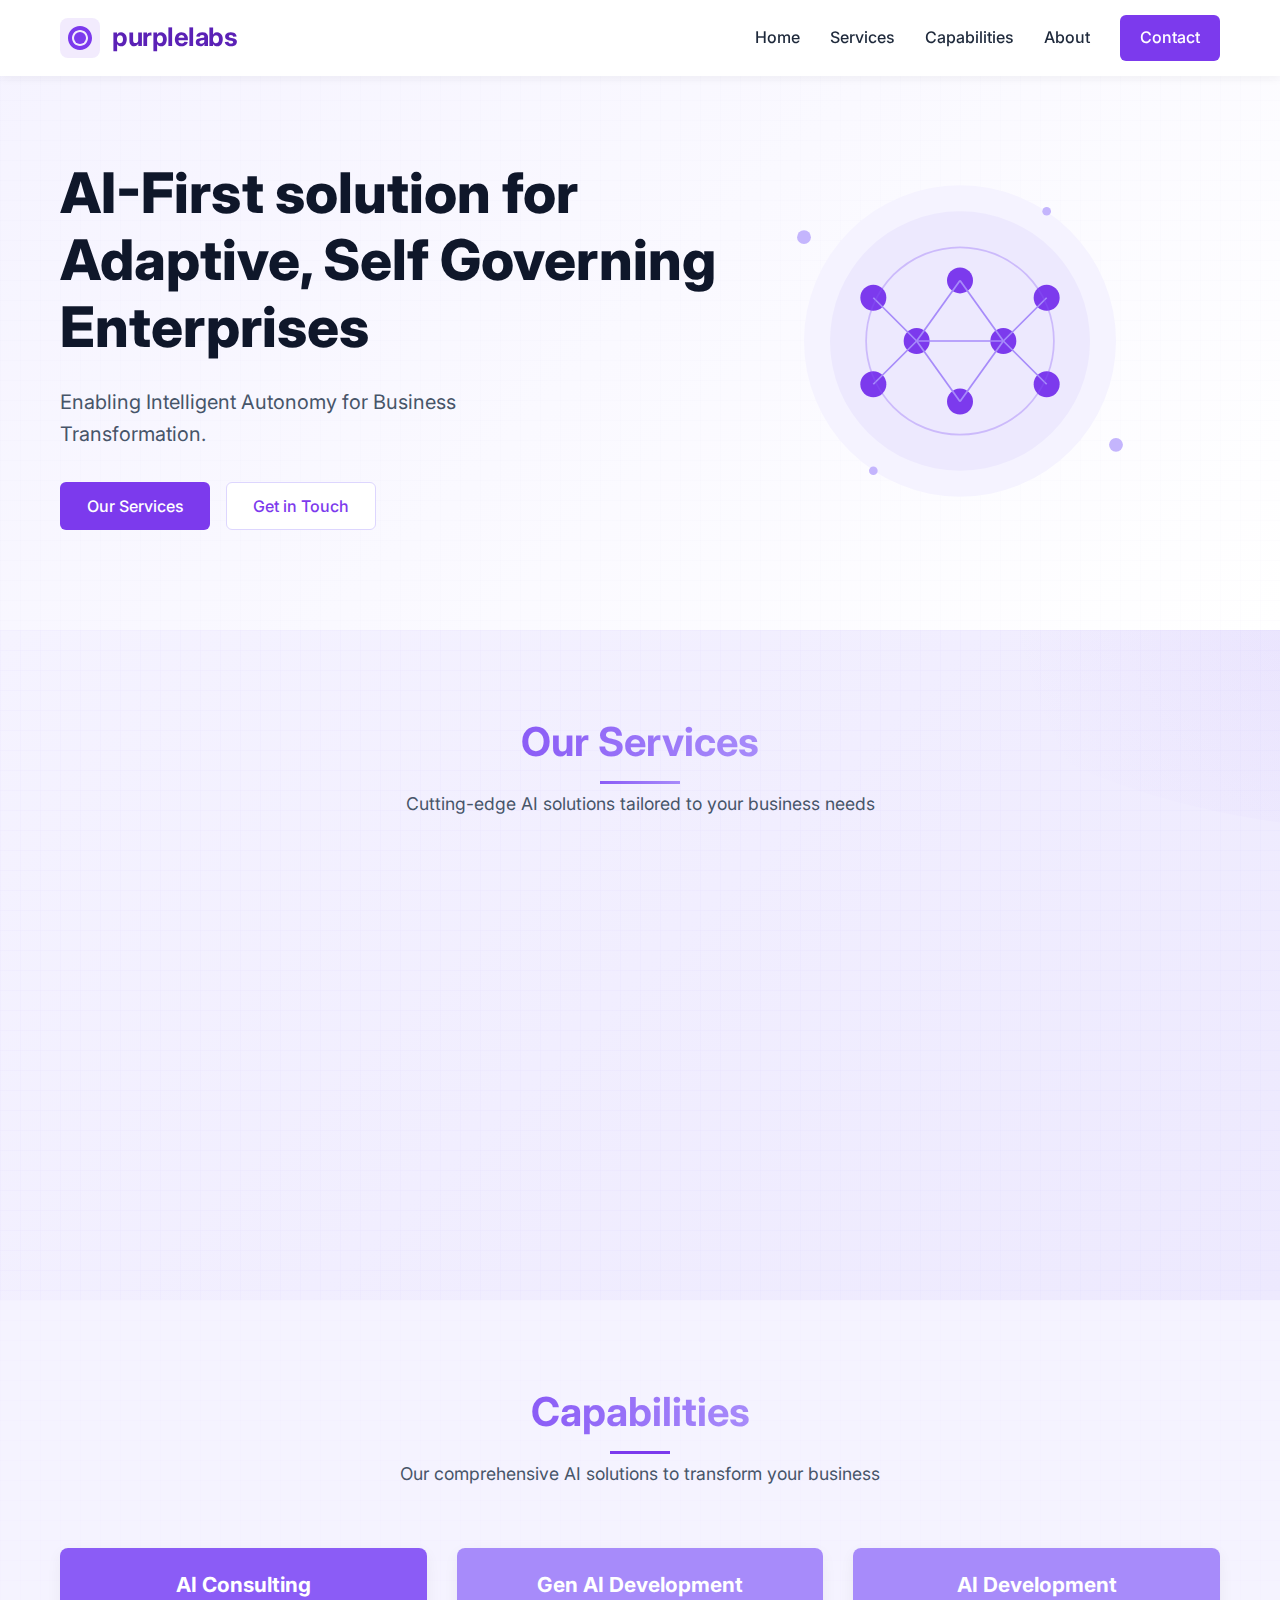
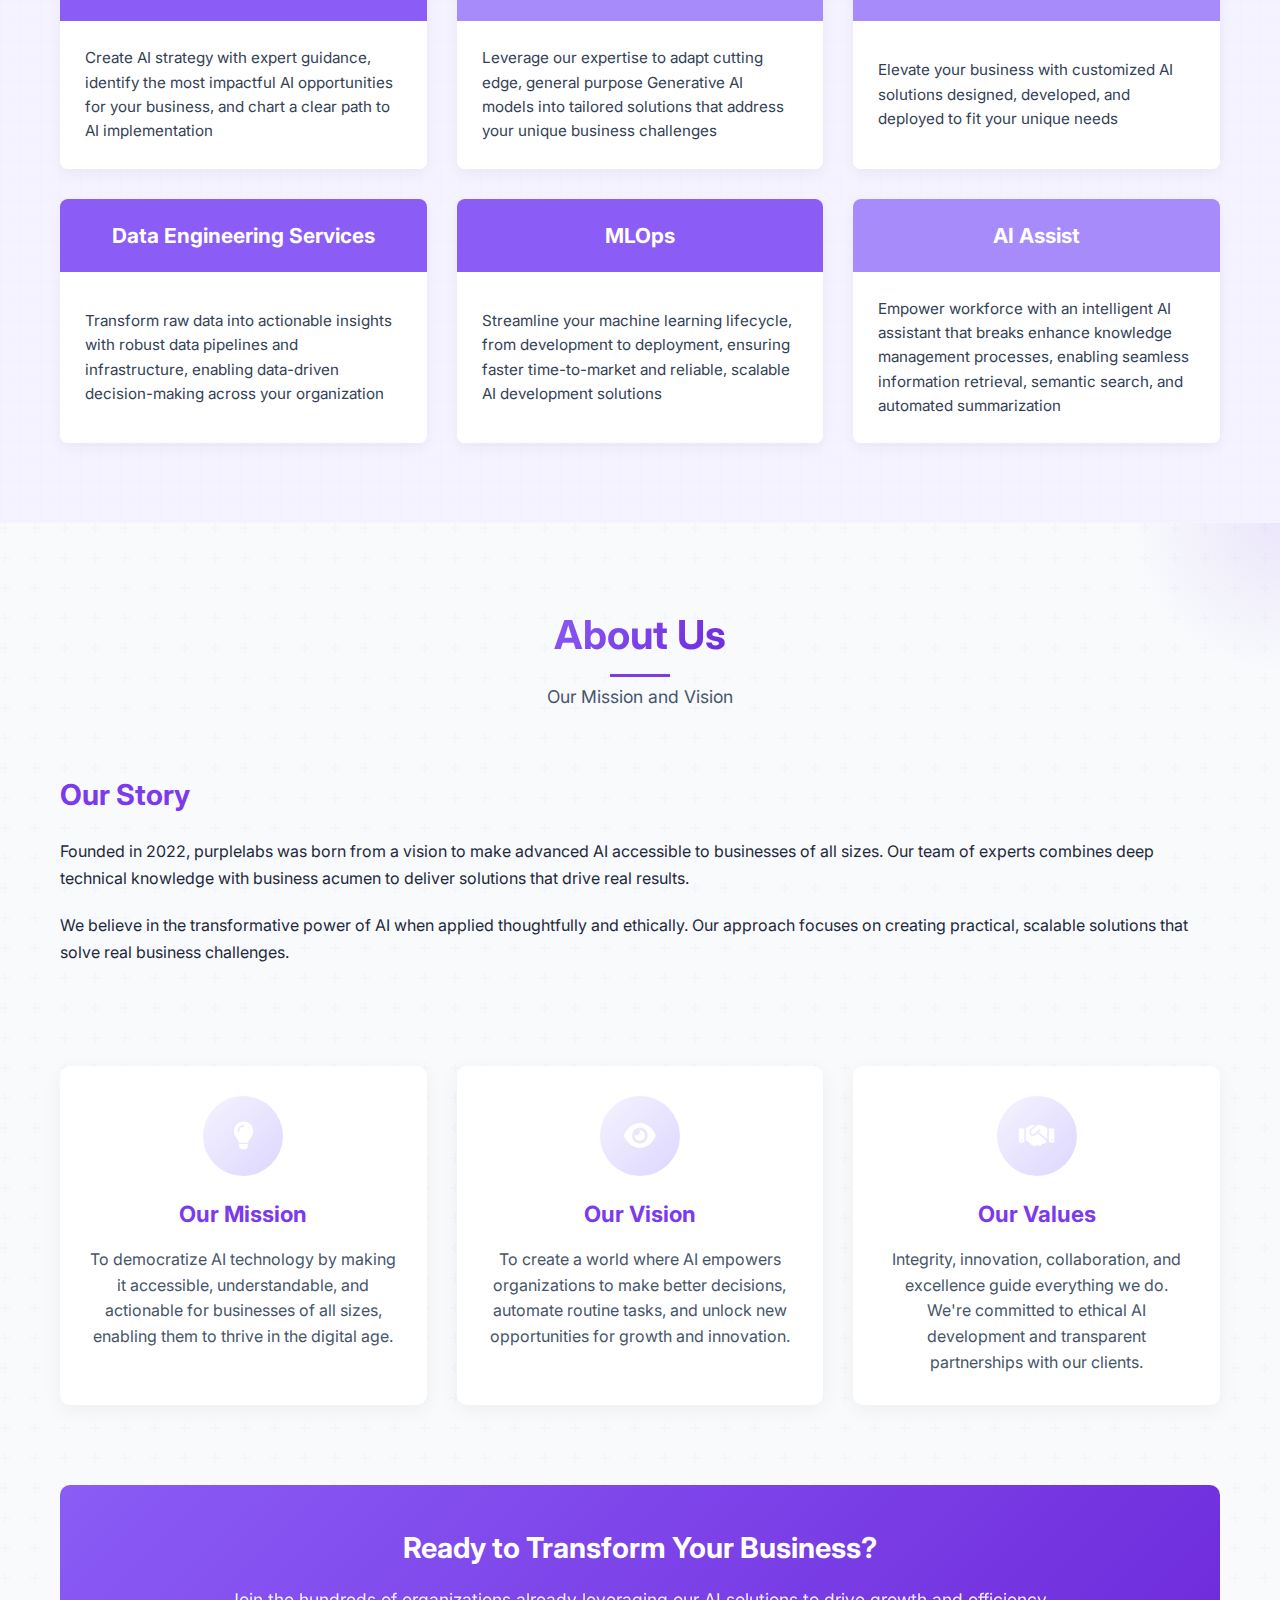
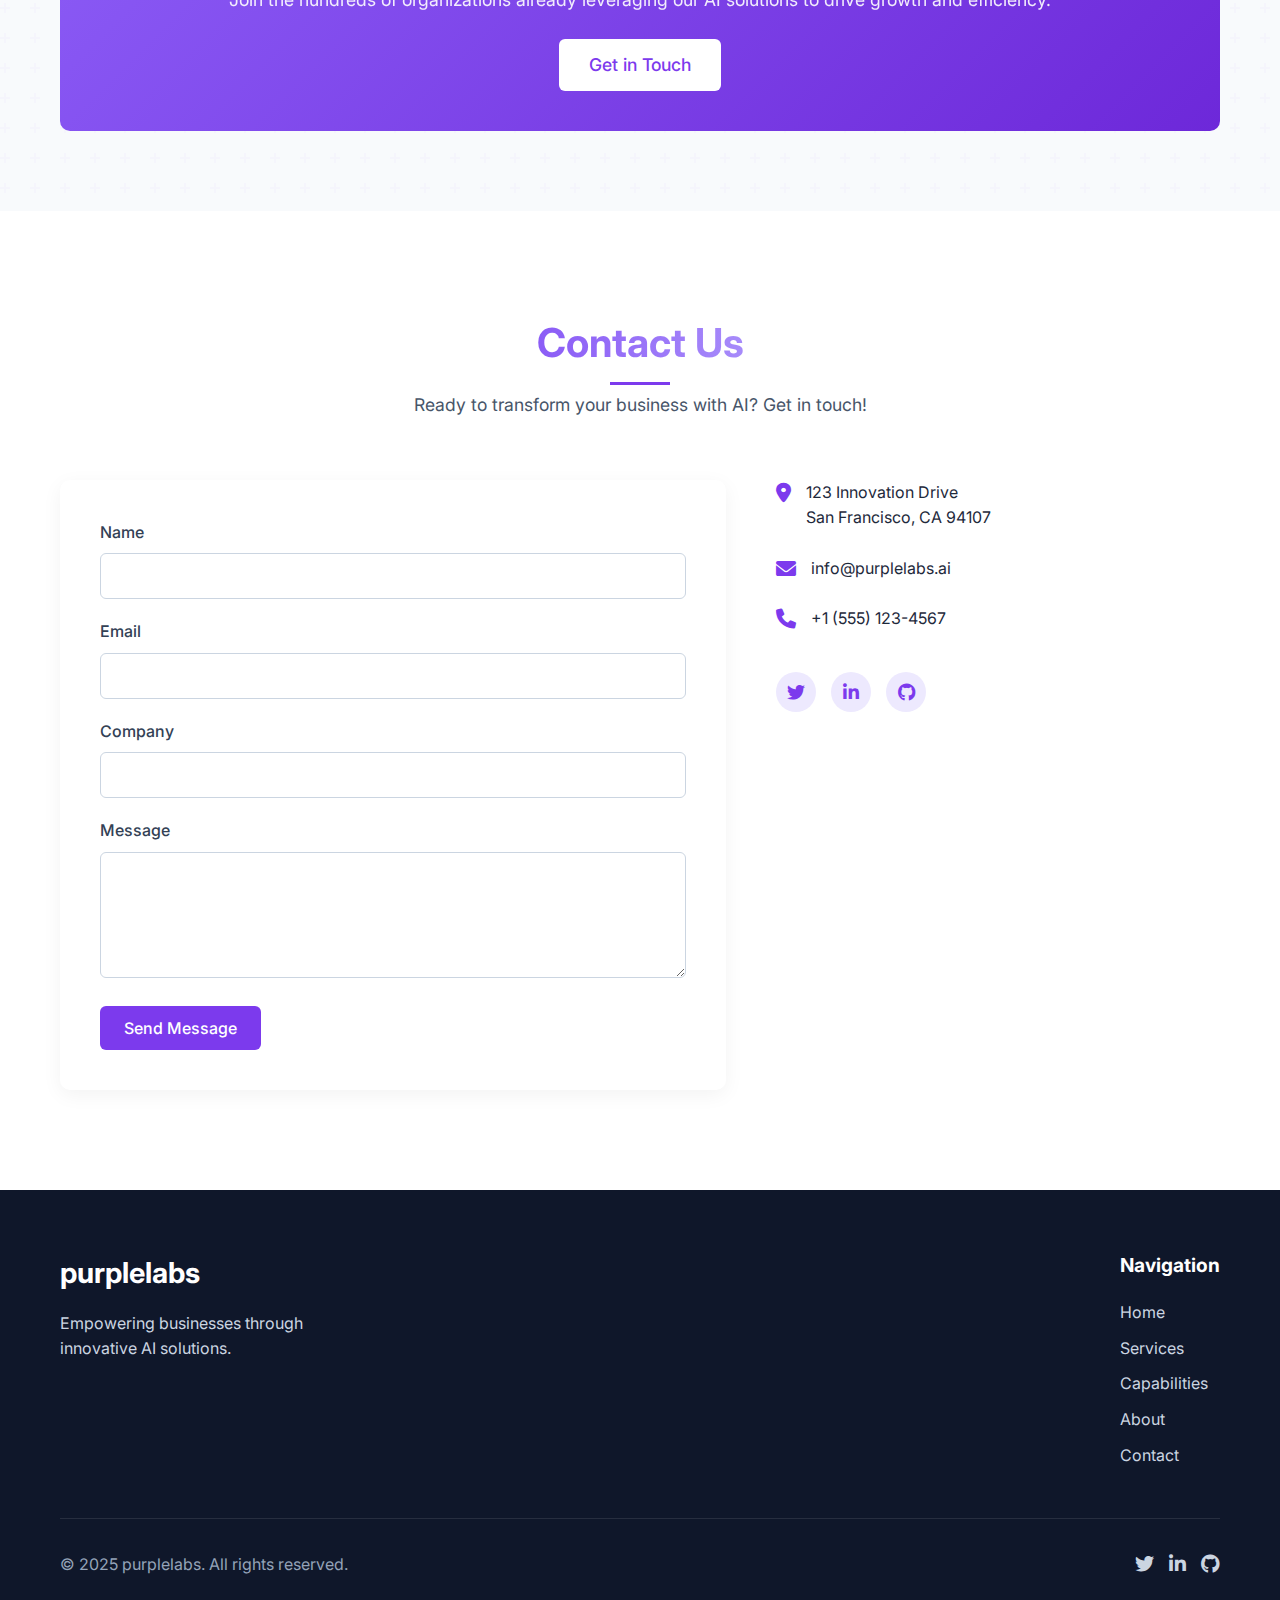
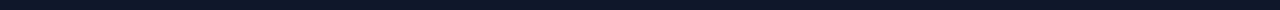
==== index.html @ 48662bdd "Initial commit" ====
<!DOCTYPE html>
<html lang="en">
<head>
    <meta charset="UTF-8">
    <meta name="viewport" content="width=device-width, initial-scale=1.0">
    <title>Purplelabs - Innovative AI Solutions</title>
    <link rel="stylesheet" href="css/styles.css">
    <link rel="stylesheet" href="https://cdnjs.cloudflare.com/ajax/libs/font-awesome/6.0.0/css/all.min.css">
    <link href="https://fonts.googleapis.com/css2?family=Inter:wght@300;400;500;600;700&display=swap" rel="stylesheet">
</head>
<body>
    <!-- Header -->
    <header>
        <div class="container">
            <div class="logo">
                <a href="index.html">
                    <img src="images/logo-icon.svg" alt="purplelabs icon" width="40" height="40">
                    <span class="logo-text">purplelabs</span>
                </a>
            </div>
            <nav>
                <ul>
                    <li><a href="#home">Home</a></li>
                    <li><a href="#services">Services</a></li>
                    <li><a href="#capabilities">Capabilities</a></li>
                    <li><a href="#about">About</a></li>
                    <li><a href="#contact" class="btn-primary">Contact</a></li>
                </ul>
            </nav>
            <div class="mobile-menu-btn">
                <span></span>
                <span></span>
                <span></span>
            </div>
        </div>
    </header>

    <!-- Hero Section -->
    <section id="home" class="hero">
        <div class="container">
            <div class="hero-content">
                <h1>AI-First solution for<br>Adaptive, Self Governing<br>Enterprises</h1>
                <p>Enabling Intelligent Autonomy for Business Transformation.</p>
                <div class="hero-buttons">
                    <button onclick="scrollToSection('services')" class="btn-primary">Our Services</button>
                    <button onclick="scrollToSection('contact')" class="btn-secondary">Get in Touch</button>
                </div>
            </div>
            <div class="hero-image">
                <div class="image-container">
                    <img src="images/hero-image.svg" alt="AI Innovation">
                </div>
            </div>
        </div>
        <div class="hero-pattern"></div>
    </section>

    <!-- Services Section -->
    <section id="services" class="services">
        <div class="container">
            <div class="section-header">
                <h2>Our Services</h2>
                <p>Cutting-edge AI solutions tailored to your business needs</p>
            </div>
            <div class="services-grid">
                <div class="service-card">
                    <div class="service-content">
                        <div class="service-icon">
                            <i class="fas fa-brain"></i>
                        </div>
                        <h3>AI Consulting</h3>
                        <p>Discover AI's practical advantage with custom solutions</p>
                        <a href="#" class="service-link" data-popup="popup-consulting">Learn more <i class="fas fa-arrow-right"></i></a>
                    </div>
                    <div class="service-gradient"></div>
                </div>
                
                <div class="service-card">
                    <div class="service-content">
                        <div class="service-icon">
                            <i class="fas fa-robot"></i>
                        </div>
                        <h3>Generative AI</h3>
                        <p>Adapt cutting-edge Generative AI to your business needs</p>
                        <a href="#" class="service-link" data-popup="popup-generative">Learn more <i class="fas fa-arrow-right"></i></a>
                    </div>
                    <div class="service-gradient"></div>
                </div>
                
                <div class="service-card">
                    <div class="service-content">
                        <div class="service-icon">
                            <i class="fas fa-cogs"></i>
                        </div>
                        <h3>AI Development</h3>
                        <p>Design, build and train AI systems tailored to your needs</p>
                        <a href="#" class="service-link" data-popup="popup-development">Learn more <i class="fas fa-arrow-right"></i></a>
                    </div>
                    <div class="service-gradient"></div>
                </div>
            </div>
        </div>
    </section>

    <!-- Service Popups -->
    <div class="popup-overlay"></div>
    
    <!-- AI Consulting Popup -->
    <div id="popup-consulting" class="popup">
        <div class="popup-content">
            <div class="popup-header">
                <h3><i class="fas fa-brain"></i> AI Consulting</h3>
                <button class="popup-close"><i class="fas fa-times"></i></button>
            </div>
            <div class="popup-body">
                <h4>Strategic AI Integration for Your Business</h4>
                <p>Our AI consulting services help businesses identify and implement the most impactful AI solutions for their specific needs. We work closely with your team to:</p>
                <ul>
                    <li>Assess your current technology infrastructure and identify opportunities for AI integration</li>
                    <li>Develop a comprehensive AI strategy aligned with your business goals</li>
                    <li>Create a roadmap for implementation with clear milestones and ROI metrics</li>
                    <li>Provide expert guidance on data requirements, technology selection, and change management</li>
                </ul>
                <p>We bring deep expertise in machine learning, natural language processing, computer vision, and predictive analytics to help you navigate the complex AI landscape.</p>
                <div class="popup-cta">
                    <a href="#contact" class="btn-primary popup-close-btn">Contact Us for a Consultation</a>
                </div>
            </div>
        </div>
    </div>
    
    <!-- Generative AI Popup -->
    <div id="popup-generative" class="popup">
        <div class="popup-content">
            <div class="popup-header">
                <h3><i class="fas fa-robot"></i> Generative AI</h3>
                <button class="popup-close"><i class="fas fa-times"></i></button>
            </div>
            <div class="popup-body">
                <h4>Harness the Power of Generative AI</h4>
                <p>Our Generative AI services help you leverage the latest advancements in AI to create new content, insights, and solutions. We specialize in:</p>
                <ul>
                    <li>Custom large language model (LLM) fine-tuning for your specific domain</li>
                    <li>Development of AI assistants and chatbots tailored to your business processes</li>
                    <li>Content generation systems for marketing, product descriptions, and creative work</li>
                    <li>Multimodal AI solutions combining text, image, and audio capabilities</li>
                </ul>
                <p>We work with cutting-edge models and technologies while ensuring responsible AI implementation with proper governance and ethical considerations.</p>
                <div class="popup-cta">
                    <a href="#contact" class="btn-primary popup-close-btn">Discuss Your Generative AI Needs</a>
                </div>
            </div>
        </div>
    </div>
    
    <!-- AI Development Popup -->
    <div id="popup-development" class="popup">
        <div class="popup-content">
            <div class="popup-header">
                <h3><i class="fas fa-cogs"></i> AI Development</h3>
                <button class="popup-close"><i class="fas fa-times"></i></button>
            </div>
            <div class="popup-body">
                <h4>Custom AI Solutions Built for Your Business</h4>
                <p>Our AI development team creates bespoke AI systems designed to solve your specific business challenges. Our comprehensive development services include:</p>
                <ul>
                    <li>End-to-end AI solution development from concept to deployment</li>
                    <li>Custom machine learning model development and training</li>
                    <li>Integration of AI systems with your existing technology stack</li>
                    <li>Ongoing maintenance, monitoring, and optimization of AI solutions</li>
                </ul>
                <p>We follow industry best practices for MLOps, ensuring your AI systems are reliable, scalable, and maintainable over time.</p>
                <div class="popup-cta">
                    <a href="#contact" class="btn-primary popup-close-btn">Start Your AI Development Project</a>
                </div>
            </div>
        </div>
    </div>

    <!-- Capabilities Section -->
    <section id="capabilities" class="capabilities">
        <div class="container">
            <div class="section-header">
                <h2>Capabilities</h2>
                <p>Our comprehensive AI solutions to transform your business</p>
            </div>
            
            <div class="capabilities-grid">
                <!-- AI Consulting -->
                <div class="capability-card">
                    <div class="capability-header ai-consulting">
                        <h3>AI Consulting</h3>
                    </div>
                    <div class="capability-content">
                        <p>Create AI strategy with expert guidance, identify the most impactful AI opportunities for your business, and chart a clear path to AI implementation</p>
                    </div>
                </div>
                
                <!-- Gen AI Development -->
                <div class="capability-card">
                    <div class="capability-header gen-ai">
                        <h3>Gen AI Development</h3>
                    </div>
                    <div class="capability-content">
                        <p>Leverage our expertise to adapt cutting edge, general purpose Generative AI models into tailored solutions that address your unique business challenges</p>
                    </div>
                </div>
                
                <!-- AI Development -->
                <div class="capability-card">
                    <div class="capability-header ai-dev">
                        <h3>AI Development</h3>
                    </div>
                    <div class="capability-content">
                        <p>Elevate your business with customized AI solutions designed, developed, and deployed to fit your unique needs</p>
                    </div>
                </div>
                
                <!-- Data Engineering Services -->
                <div class="capability-card">
                    <div class="capability-header data-eng">
                        <h3>Data Engineering Services</h3>
                    </div>
                    <div class="capability-content">
                        <p>Transform raw data into actionable insights with robust data pipelines and infrastructure, enabling data-driven decision-making across your organization</p>
                    </div>
                </div>
                
                <!-- MLOps -->
                <div class="capability-card">
                    <div class="capability-header mlops">
                        <h3>MLOps</h3>
                    </div>
                    <div class="capability-content">
                        <p>Streamline your machine learning lifecycle, from development to deployment, ensuring faster time-to-market and reliable, scalable AI development solutions</p>
                    </div>
                </div>
                
                <!-- AI Assist -->
                <div class="capability-card">
                    <div class="capability-header ai-assist">
                        <h3>AI Assist</h3>
                    </div>
                    <div class="capability-content">
                        <p>Empower workforce with an intelligent AI assistant that breaks enhance knowledge management processes, enabling seamless information retrieval, semantic search, and automated summarization</p>
                    </div>
                </div>
            </div>
        </div>
    </section>

    <!-- About Section -->
    <section id="about" class="about">
        <div class="container">
            <div class="section-header">
                <h2>About Us</h2>
                <p>Our Mission and Vision</p>
            </div>
            <div class="about-content">
                <div class="about-text">
                    <h3>Our Story</h3>
                    <p>Founded in 2022, purplelabs was born from a vision to make advanced AI accessible to businesses of all sizes. Our team of experts combines deep technical knowledge with business acumen to deliver solutions that drive real results.</p>
                    <p>We believe in the transformative power of AI when applied thoughtfully and ethically. Our approach focuses on creating practical, scalable solutions that solve real business challenges.</p>
                </div>
                
                <div class="about-cards">
                    <div class="about-card">
                        <div class="card-icon">
                            <i class="fas fa-lightbulb"></i>
                        </div>
                        <h4>Our Mission</h4>
                        <p>To democratize AI technology by making it accessible, understandable, and actionable for businesses of all sizes, enabling them to thrive in the digital age.</p>
                    </div>
                    
                    <div class="about-card">
                        <div class="card-icon">
                            <i class="fas fa-eye"></i>
                        </div>
                        <h4>Our Vision</h4>
                        <p>To create a world where AI empowers organizations to make better decisions, automate routine tasks, and unlock new opportunities for growth and innovation.</p>
                    </div>
                    
                    <div class="about-card">
                        <div class="card-icon">
                            <i class="fas fa-handshake"></i>
                        </div>
                        <h4>Our Values</h4>
                        <p>Integrity, innovation, collaboration, and excellence guide everything we do. We're committed to ethical AI development and transparent partnerships with our clients.</p>
                    </div>
                </div>
                
                <div class="about-cta">
                    <h3>Ready to Transform Your Business?</h3>
                    <p>Join the hundreds of organizations already leveraging our AI solutions to drive growth and efficiency.</p>
                    <a href="#contact" class="btn-primary">Get in Touch</a>
                </div>
            </div>
        </div>
    </section>

    <!-- Contact Section -->
    <section id="contact" class="contact">
        <div class="container">
            <div class="section-header">
                <h2>Contact Us</h2>
                <p>Ready to transform your business with AI? Get in touch!</p>
            </div>
            <div class="contact-content">
                <div class="contact-form">
                    <form id="contactForm">
                        <div class="form-group">
                            <label for="name">Name</label>
                            <input type="text" id="name" name="name" required>
                        </div>
                        <div class="form-group">
                            <label for="email">Email</label>
                            <input type="email" id="email" name="email" required>
                        </div>
                        <div class="form-group">
                            <label for="company">Company</label>
                            <input type="text" id="company" name="company">
                        </div>
                        <div class="form-group">
                            <label for="message">Message</label>
                            <textarea id="message" name="message" rows="5" required></textarea>
                        </div>
                        <button type="submit" class="btn-primary">Send Message</button>
                    </form>
                </div>
                <div class="contact-info">
                    <div class="info-item">
                        <i class="fas fa-map-marker-alt"></i>
                        <p>123 Innovation Drive<br>San Francisco, CA 94107</p>
                    </div>
                    <div class="info-item">
                        <i class="fas fa-envelope"></i>
                        <p>info@purplelabs.ai</p>
                    </div>
                    <div class="info-item">
                        <i class="fas fa-phone"></i>
                        <p>+1 (555) 123-4567</p>
                    </div>
                    <div class="social-links">
                        <a href="#"><i class="fab fa-twitter"></i></a>
                        <a href="#"><i class="fab fa-linkedin-in"></i></a>
                        <a href="#"><i class="fab fa-github"></i></a>
                    </div>
                </div>
            </div>
        </div>
    </section>

    <!-- Footer -->
    <footer>
        <div class="container">
            <div class="footer-content">
                <div class="footer-logo">
                    <a href="index.html">purplelabs</a>
                    <p>Empowering businesses through innovative AI solutions.</p>
                </div>
                <div class="footer-links">
                    <div class="footer-column">
                        <h4>Navigation</h4>
                        <ul>
                            <li><a href="#home">Home</a></li>
                            <li><a href="#services">Services</a></li>
                            <li><a href="#capabilities">Capabilities</a></li>
                            <li><a href="#about">About</a></li>
                            <li><a href="#contact">Contact</a></li>
                        </ul>
                    </div>
                </div>
            </div>
            <div class="footer-bottom">
                <p>&copy; 2025 purplelabs. All rights reserved.</p>
                <div class="footer-social">
                    <a href="#"><i class="fab fa-twitter"></i></a>
                    <a href="#"><i class="fab fa-linkedin-in"></i></a>
                    <a href="#"><i class="fab fa-github"></i></a>
                </div>
            </div>
        </div>
    </footer>

    <!-- JavaScript for Popups -->
    <script>
        document.addEventListener('DOMContentLoaded', function() {
            // Get all elements
            const serviceLinks = document.querySelectorAll('.service-link[data-popup]');
            const popupOverlay = document.querySelector('.popup-overlay');
            const popups = document.querySelectorAll('.popup');
            const closeButtons = document.querySelectorAll('.popup-close, .popup-close-btn');
            
            // Open popup when clicking on service link
            serviceLinks.forEach(link => {
                link.addEventListener('click', function(e) {
                    e.preventDefault();
                    const popupId = this.getAttribute('data-popup');
                    const popup = document.getElementById(popupId);
                    
                    // Show overlay and popup
                    popupOverlay.classList.add('active');
                    popup.style.display = 'block';
                    
                    // Add active class after a small delay for animation
                    setTimeout(() => {
                        popup.classList.add('active');
                    }, 10);
                    
                    // Prevent scrolling on body
                    document.body.style.overflow = 'hidden';
                });
            });
            
            // Close popup function
            function closePopup() {
                popups.forEach(popup => {
                    popup.classList.remove('active');
                    
                    // Hide popup after animation completes
                    setTimeout(() => {
                        popup.style.display = 'none';
                    }, 300);
                });
                
                popupOverlay.classList.remove('active');
                
                // Re-enable scrolling
                document.body.style.overflow = '';
            }
            
            // Close popup when clicking close button
            closeButtons.forEach(button => {
                button.addEventListener('click', closePopup);
            });
            
            // Close popup when clicking overlay
            popupOverlay.addEventListener('click', closePopup);
            
            // Close popup when pressing Escape key
            document.addEventListener('keydown', function(e) {
                if (e.key === 'Escape') {
                    closePopup();
                }
            });
            
            // Prevent closing when clicking inside popup content
            popups.forEach(popup => {
                popup.addEventListener('click', function(e) {
                    e.stopPropagation();
                });
            });
        });
    </script>

    <script src="https://code.jquery.com/jquery-3.6.0.min.js"></script>
    
    <script>
        // Direct function to handle hero button clicks
        function scrollToSection(sectionId) {
            const section = document.getElementById(sectionId);
            if (section) {
                const headerOffset = 80;
                const elementPosition = section.getBoundingClientRect().top;
                const offsetPosition = elementPosition + window.pageYOffset - headerOffset;
                
                window.scrollTo({
                    top: offsetPosition,
                    behavior: 'smooth'
                });
            }
        }
    </script>
    
    <script src="js/main.js"></script>
</body>
</html>
---- css/styles.css ----
/* Base Styles */
:root {
    /* Primary Purple Colors */
    --primary-50: #f5f3ff;
    --primary-100: #ede9fe;
    --primary-200: #ddd6fe;
    --primary-300: #c4b5fd;
    --primary-400: #a78bfa;
    --primary-500: #8b5cf6;
    --primary-600: #7c3aed;
    --primary-700: #6d28d9;
    --primary-800: #5b21b6;
    --primary-900: #4c1d95;
    --primary-950: #2e1065;
    
    /* Neutral Colors */
    --neutral-50: #f8fafc;
    --neutral-100: #f1f5f9;
    --neutral-200: #e2e8f0;
    --neutral-300: #cbd5e1;
    --neutral-400: #94a3b8;
    --neutral-500: #64748b;
    --neutral-600: #475569;
    --neutral-700: #334155;
    --neutral-800: #1e293b;
    --neutral-900: #0f172a;
    --neutral-950: #020617;
}

* {
    margin: 0;
    padding: 0;
    box-sizing: border-box;
}

body {
    font-family: 'Inter', sans-serif;
    color: var(--neutral-800);
    line-height: 1.6;
    background-color: var(--neutral-50);
}

.container {
    width: 100%;
    max-width: 1200px;
    margin: 0 auto;
    padding: 0 20px;
}

a {
    text-decoration: none;
    color: inherit;
}

ul {
    list-style: none;
}

img {
    max-width: 100%;
    height: auto;
}

section {
    padding: 80px 0;
}

.section-header {
    text-align: center;
    margin-bottom: 60px;
}

.section-header h2 {
    font-size: 2.5rem;
    font-weight: 700;
    color: var(--neutral-900);
    margin-bottom: 16px;
    position: relative;
    display: inline-block;
}

.section-header h2::after {
    content: '';
    position: absolute;
    bottom: -10px;
    left: 50%;
    transform: translateX(-50%);
    width: 60px;
    height: 3px;
    background-color: var(--primary-600);
}

.section-header p {
    font-size: 1.1rem;
    color: var(--neutral-600);
    max-width: 600px;
    margin: 0 auto;
}

/* Button Styles */
.btn-primary,
button.btn-primary {
    display: inline-block;
    background-color: var(--primary-600);
    color: white;
    padding: 12px 24px;
    border-radius: 6px;
    font-weight: 500;
    transition: all 0.3s ease;
    cursor: pointer;
    border: none;
    font-size: 16px;
    font-family: inherit;
}

.btn-primary:hover,
button.btn-primary:hover {
    background-color: var(--primary-700);
    transform: translateY(-2px);
    box-shadow: 0 4px 12px rgba(124, 58, 237, 0.2);
}

.btn-secondary,
button.btn-secondary {
    display: inline-block;
    background-color: white;
    color: var(--primary-600);
    border: 1px solid var(--primary-200);
    padding: 10px 20px;
    border-radius: 6px;
    font-weight: 500;
    transition: all 0.3s ease;
    cursor: pointer;
    font-size: 16px;
    font-family: inherit;
}

.btn-secondary:hover,
button.btn-secondary:hover {
    background-color: var(--neutral-50);
    transform: translateY(-2px);
    box-shadow: 0 4px 12px rgba(0, 0, 0, 0.1);
    border-color: var(--primary-300);
}

/* Header Styles */
header {
    position: fixed;
    top: 0;
    left: 0;
    width: 100%;
    background-color: rgba(255, 255, 255, 0.95);
    backdrop-filter: blur(5px);
    z-index: 1000;
    box-shadow: 0 2px 10px rgba(0, 0, 0, 0.05);
    padding: 15px 0;
    transition: all 0.3s ease;
}

header .container {
    display: flex;
    justify-content: space-between;
    align-items: center;
}

.logo {
    display: flex;
    align-items: center;
}

.logo a {
    display: flex;
    align-items: center;
    gap: 12px;
}

.logo img {
    height: 40px;
    width: 40px;
}

.logo-text {
    font-size: 1.6rem;
    font-weight: 700;
    color: var(--primary-800);
    letter-spacing: -0.5px;
}

nav ul {
    display: flex;
    gap: 30px;
    align-items: center;
}

nav ul li a {
    font-weight: 500;
    transition: color 0.3s ease;
    padding: 8px 0;
}

nav ul li a:hover {
    color: var(--primary-600);
}

nav ul li:last-child a.btn-primary {
    padding: 10px 20px;
    color: white;
}

.mobile-menu-btn {
    display: none;
    flex-direction: column;
    gap: 6px;
    cursor: pointer;
}

.mobile-menu-btn span {
    display: block;
    width: 30px;
    height: 2px;
    background-color: var(--neutral-800);
    transition: all 0.3s ease;
}

/* Hero Section */
.hero {
    padding: 160px 0 100px;
    position: relative;
    overflow: hidden;
    background: linear-gradient(135deg, var(--primary-50), white);
}

.hero .container {
    display: grid;
    grid-template-columns: 1fr 1fr;
    gap: 40px;
    align-items: center;
    position: relative;
    z-index: 2;
}

.hero-content h1 {
    font-size: 3.5rem;
    font-weight: 800;
    line-height: 1.2;
    margin-bottom: 24px;
    color: var(--neutral-900);
    animation: fadeIn 1s ease-out;
    max-width: 600px;
    white-space: nowrap;
}

@media (max-width: 1200px) {
    .hero-content h1 {
        font-size: 3rem;
    }
}

@media (max-width: 992px) {
    .hero-content h1 {
        font-size: 2.8rem;
        white-space: normal;
    }
}

@media (max-width: 768px) {
    .hero-content h1 {
        font-size: 2.5rem;
        white-space: normal;
    }
}

.hero-content p {
    font-size: 1.25rem;
    color: var(--neutral-600);
    margin-bottom: 32px;
    max-width: 500px;
    animation: fadeIn 1.2s ease-out;
}

.hero-buttons {
    display: flex;
    gap: 16px;
    animation: fadeIn 1.4s ease-out;
    justify-content: flex-start;
    margin-top: 30px;
}

.hero-buttons .btn-primary,
.hero-buttons .btn-secondary {
    min-width: 150px;
    text-align: center;
    display: flex;
    align-items: center;
    justify-content: center;
    height: 48px;
}

.hero-image {
    position: relative;
    animation: floatAnimation 6s ease-in-out infinite;
}

.image-container {
    position: relative;
    z-index: 2;
}

.hero-pattern {
    position: absolute;
    top: 0;
    left: 0;
    width: 100%;
    height: 100%;
    background-image: url("data:image/svg+xml,%3Csvg width='20' height='20' viewBox='0 0 20 20' fill='none' xmlns='http://www.w3.org/2000/svg'%3E%3Crect width='20' height='20' fill='none'/%3E%3Cline x1='0' y1='0' x2='0' y2='20' stroke='%237c3aed' stroke-opacity='0.1' stroke-width='0.5'/%3E%3Cline x1='0' y1='0' x2='20' y2='0' stroke='%237c3aed' stroke-opacity='0.1' stroke-width='0.5'/%3E%3C/svg%3E");
    opacity: 0.5;
    z-index: 1;
}

/* Services Section */
.services {
    background: linear-gradient(135deg, #f5f3ff, #ede9fe);
    position: relative;
    overflow: hidden;
    color: var(--neutral-800);
}

.services::before {
    content: '';
    position: absolute;
    top: 0;
    left: 0;
    width: 100%;
    height: 100%;
    background-image: url("data:image/svg+xml,%3Csvg width='20' height='20' viewBox='0 0 20 20' fill='none' xmlns='http://www.w3.org/2000/svg'%3E%3Crect width='20' height='20' fill='none'/%3E%3Cline x1='0' y1='0' x2='0' y2='20' stroke='%238b5cf6' stroke-opacity='0.1' stroke-width='0.5'/%3E%3Cline x1='0' y1='0' x2='20' y2='0' stroke='%238b5cf6' stroke-opacity='0.1' stroke-width='0.5'/%3E%3C/svg%3E");
    opacity: 1;
    z-index: 0;
}

.services::after {
    content: '';
    position: absolute;
    top: -50%;
    right: -50%;
    width: 80%;
    height: 80%;
    background: radial-gradient(circle, rgba(139, 92, 246, 0.08) 0%, rgba(139, 92, 246, 0) 70%);
    z-index: 0;
    border-radius: 50%;
}

.services .section-header h2 {
    background: linear-gradient(90deg, #8b5cf6, #a78bfa);
    -webkit-background-clip: text;
    -webkit-text-fill-color: transparent;
    background-clip: text;
    color: transparent;
}

.services .section-header p {
    color: var(--neutral-600);
}

.services .section-header h2::after {
    background: linear-gradient(90deg, #8b5cf6, #a78bfa);
    width: 80px;
}

.services .container {
    position: relative;
    z-index: 1;
}

.services-grid {
    display: grid;
    grid-template-columns: repeat(3, 1fr);
    gap: 30px;
    max-width: 1100px;
    margin: 0 auto;
}

.service-card {
    position: relative;
    background-color: white;
    border-radius: 16px;
    overflow: hidden;
    box-shadow: 0 5px 20px rgba(0, 0, 0, 0.05);
    transition: all 0.4s cubic-bezier(0.175, 0.885, 0.32, 1.275);
    height: 100%;
    display: flex;
    flex-direction: column;
    border: 1px solid rgba(139, 92, 246, 0.1);
    text-align: center;
}

.service-card:hover {
    transform: translateY(-10px);
    box-shadow: 0 15px 30px rgba(139, 92, 246, 0.15);
    border-color: rgba(139, 92, 246, 0.2);
}

.service-content {
    padding: 40px 30px;
    position: relative;
    z-index: 2;
    flex: 1;
    display: flex;
    flex-direction: column;
}

.service-gradient {
    position: absolute;
    bottom: 0;
    left: 0;
    width: 100%;
    height: 6px;
    background: linear-gradient(90deg, #8b5cf6, #c4b5fd);
    opacity: 0;
    transition: all 0.3s ease;
}

.service-card:hover .service-gradient {
    opacity: 1;
    height: 6px;
}

.service-icon {
    width: 80px;
    height: 80px;
    background: linear-gradient(135deg, #f5f3ff, #ddd6fe);
    border-radius: 50%;
    display: flex;
    align-items: center;
    justify-content: center;
    margin: 0 auto 25px;
    transition: all 0.3s ease;
    position: relative;
    overflow: hidden;
}

.service-icon::before {
    content: '';
    position: absolute;
    top: -50%;
    left: -50%;
    width: 200%;
    height: 200%;
    background: radial-gradient(circle, rgba(255,255,255,0.7) 0%, rgba(255,255,255,0) 70%);
    opacity: 0;
    transition: opacity 0.3s ease;
}

.service-card:hover .service-icon::before {
    opacity: 1;
}

.service-icon i {
    font-size: 28px;
    color: #7c3aed;
    transition: all 0.3s ease;
}

.service-card:hover .service-icon {
    transform: scale(1.05);
    background: linear-gradient(135deg, #ede9fe, #c4b5fd);
}

.service-card:hover .service-icon i {
    transform: scale(1.1);
}

.service-content h3 {
    font-size: 1.5rem;
    font-weight: 700;
    margin-bottom: 15px;
    color: var(--neutral-900);
}

.service-content p {
    color: var(--neutral-600);
    margin-bottom: 25px;
    flex-grow: 1;
}

.service-link {
    color: var(--primary-600);
    font-weight: 600;
    display: inline-flex;
    align-items: center;
    gap: 8px;
    margin-top: auto;
    transition: all 0.3s ease;
}

.service-card:hover .service-link {
    color: #7c3aed;
    opacity: 1;
}

.service-card:hover .service-link i {
    transform: translateX(5px);
}

/* About Section */
.about {
    background-color: var(--neutral-50);
    position: relative;
    overflow: hidden;
    color: var(--neutral-800);
}

.about::before {
    content: '';
    position: absolute;
    top: 0;
    left: 0;
    width: 100%;
    height: 100%;
    background-image: url("data:image/svg+xml,%3Csvg width='60' height='60' viewBox='0 0 60 60' xmlns='http://www.w3.org/2000/svg'%3E%3Cg fill='none' fill-rule='evenodd'%3E%3Cg fill='%237c3aed' fill-opacity='0.05'%3E%3Cpath d='M36 34v-4h-2v4h-4v2h4v4h2v-4h4v-2h-4zm0-30V0h-2v4h-4v2h4v4h2V6h4V4h-4zM6 34v-4H4v4H0v2h4v4h2v-4h4v-2H6zM6 4V0H4v4H0v2h4v4h2V6h4V4H6z'/%3E%3C/g%3E%3C/g%3E%3C/svg%3E");
    opacity: 0.5;
}

.about::after {
    content: '';
    position: absolute;
    top: 0;
    right: 0;
    width: 300px;
    height: 300px;
    background: radial-gradient(circle, rgba(124, 58, 237, 0.1) 0%, rgba(124, 58, 237, 0) 70%);
    border-radius: 50%;
    transform: translate(150px, -150px);
}

.about .container {
    position: relative;
    z-index: 1;
}

.about .section-header h2 {
    background: linear-gradient(135deg, var(--primary-500), var(--primary-700));
    -webkit-background-clip: text;
    -webkit-text-fill-color: transparent;
    background-clip: text;
    color: transparent;
}

.about-content {
    display: flex;
    flex-direction: column;
    gap: 60px;
    margin-top: 40px;
}

.about-text h3 {
    color: var(--primary-600);
    margin-bottom: 20px;
    font-size: 1.8rem;
}

.about-text p {
    margin-bottom: 20px;
    line-height: 1.7;
}

/* About Cards */
.about-cards {
    display: grid;
    grid-template-columns: repeat(auto-fit, minmax(300px, 1fr));
    gap: 30px;
    margin-top: 20px;
}

.about-card {
    background-color: white;
    border-radius: 10px;
    padding: 30px;
    box-shadow: 0 5px 20px rgba(0, 0, 0, 0.05);
    transition: all 0.3s ease;
    display: flex;
    flex-direction: column;
    align-items: center;
    text-align: center;
}

.about-card:hover {
    transform: translateY(-5px);
    box-shadow: 0 10px 30px rgba(124, 58, 237, 0.1);
}

.card-icon {
    width: 70px;
    height: 70px;
    border-radius: 50%;
    background: linear-gradient(135deg, var(--primary-400), var(--primary-600));
    display: flex;
    align-items: center;
    justify-content: center;
    margin-bottom: 20px;
}

.card-icon i {
    font-size: 28px;
    color: white;
}

.about-card h4 {
    font-size: 1.4rem;
    margin-bottom: 15px;
    color: var(--primary-600);
}

.about-card p {
    color: var(--neutral-600);
    line-height: 1.6;
}

/* About CTA */
.about-cta {
    background: linear-gradient(135deg, var(--primary-500), var(--primary-700));
    border-radius: 10px;
    padding: 40px;
    color: white;
    text-align: center;
    margin-top: 20px;
}

.about-cta h3 {
    font-size: 1.8rem;
    margin-bottom: 15px;
}

.about-cta p {
    margin-bottom: 25px;
    font-size: 1.1rem;
    opacity: 0.9;
}

.about-cta .btn-primary {
    background-color: white;
    color: var(--primary-600);
    border: none;
    padding: 12px 30px;
    font-size: 1.1rem;
}

.about-cta .btn-primary:hover {
    background-color: var(--neutral-100);
    transform: translateY(-2px);
    box-shadow: 0 5px 15px rgba(0, 0, 0, 0.2);
}

/* Responsive styles for About section */
@media (max-width: 1200px) {
    .about-cards {
        grid-template-columns: repeat(2, 1fr);
    }
}

@media (max-width: 768px) {
    .about-cards {
        grid-template-columns: 1fr;
    }
    
    .about-cta {
        padding: 30px 20px;
    }
    
    .about-cta h3 {
        font-size: 1.5rem;
    }
}

@media (max-width: 576px) {
    .about-card {
        padding: 20px;
    }
    
    .about-cta {
        padding: 25px 15px;
    }
}

/* Contact Section */
.contact {
    background-color: white;
    position: relative;
    padding: 100px 0;
}

/* Match the About Us section header styling */
.contact .section-header h2 {
    background: linear-gradient(90deg, #8b5cf6, #a78bfa);
    -webkit-background-clip: text;
    -webkit-text-fill-color: transparent;
    background-clip: text;
    color: transparent;
}

.contact-content {
    display: grid;
    grid-template-columns: 3fr 2fr;
    gap: 50px;
}

.contact-form {
    background-color: white;
    padding: 40px;
    border-radius: 10px;
    box-shadow: 0 5px 20px rgba(0, 0, 0, 0.05);
}

.form-group {
    margin-bottom: 20px;
}

.form-group label {
    display: block;
    margin-bottom: 8px;
    font-weight: 500;
    color: var(--neutral-700);
}

.form-group input,
.form-group textarea {
    width: 100%;
    padding: 12px 15px;
    border: 1px solid var(--neutral-300);
    border-radius: 6px;
    font-family: 'Inter', sans-serif;
    font-size: 1rem;
    transition: all 0.3s ease;
}

.form-group input:focus,
.form-group textarea:focus {
    outline: none;
    border-color: var(--primary-400);
    box-shadow: 0 0 0 3px rgba(124, 58, 237, 0.1);
}

.contact-info {
    display: flex;
    flex-direction: column;
    gap: 25px;
}

.info-item {
    display: flex;
    align-items: flex-start;
    gap: 15px;
}

.info-item i {
    color: var(--primary-600);
    font-size: 20px;
    margin-top: 3px;
}

.social-links {
    display: flex;
    gap: 15px;
    margin-top: 15px;
}

.social-links a {
    width: 40px;
    height: 40px;
    background-color: var(--primary-100);
    border-radius: 50%;
    display: flex;
    align-items: center;
    justify-content: center;
    transition: all 0.3s ease;
}

.social-links a i {
    color: var(--primary-600);
    font-size: 18px;
    margin: 0;
}

.social-links a:hover {
    background-color: var(--primary-600);
}

.social-links a:hover i {
    color: white;
}

/* Footer */
footer {
    background-color: var(--neutral-900);
    color: white;
    padding: 60px 0 30px;
}

.footer-content {
    display: flex;
    justify-content: space-between;
    align-items: flex-start;
    margin-bottom: 40px;
}

.footer-logo a {
    font-size: 1.8rem;
    font-weight: 700;
    color: white;
    text-decoration: none;
}

.footer-logo p {
    margin-top: 15px;
    color: var(--neutral-300);
    max-width: 300px;
}

.footer-links {
    display: flex;
}

.footer-column h4 {
    font-size: 1.2rem;
    margin-bottom: 20px;
    color: white;
}

.footer-column ul li {
    margin-bottom: 10px;
}

.footer-column ul li a {
    color: var(--neutral-300);
    text-decoration: none;
    transition: color 0.3s ease;
}

.footer-column ul li a:hover {
    color: var(--primary-400);
}

.footer-bottom {
    display: flex;
    justify-content: space-between;
    align-items: center;
    padding-top: 30px;
    border-top: 1px solid rgba(255, 255, 255, 0.1);
}

.footer-bottom p {
    color: var(--neutral-400);
}

.footer-social {
    display: flex;
    gap: 15px;
}

.footer-social a {
    color: var(--neutral-300);
    font-size: 1.2rem;
}

.footer-social a:hover {
    color: var(--primary-400);
}

/* Responsive Footer */
@media (max-width: 768px) {
    .footer-content {
        flex-direction: column;
        gap: 30px;
    }
    
    .footer-logo {
        text-align: center;
    }
    
    .footer-logo p {
        margin: 15px auto 0;
    }
    
    .footer-links {
        justify-content: center;
    }
    
    .footer-column {
        text-align: center;
    }
}

@media (max-width: 576px) {
    .footer-bottom {
        flex-direction: column;
        gap: 20px;
        text-align: center;
    }
}

/* AI First Digitalization Section */
.ai-digitalization {
    background: linear-gradient(135deg, #f8f9fa, #f0f4f8);
    position: relative;
    overflow: hidden;
    padding: 120px 0;
}

.ai-digitalization::before {
    content: '';
    position: absolute;
    top: 0;
    left: 0;
    width: 100%;
    height: 100%;
    background-image: url("data:image/svg+xml,%3Csvg width='60' height='60' viewBox='0 0 60 60' xmlns='http://www.w3.org/2000/svg'%3E%3Cg fill='none' fill-rule='evenodd'%3E%3Cg fill='%239C92AC' fill-opacity='0.05'%3E%3Cpath d='M36 34v-4h-2v4h-4v2h4v4h2v-4h4v-2h-4zm0-30V0h-2v4h-4v2h4v4h2V6h4V4h-4zM6 34v-4H4v4H0v2h4v4h2v-4h4v-2H6zM6 4V0H4v4H0v2h4v4h2V6h4V4H6z'/%3E%3C/g%3E%3C/g%3E%3C/svg%3E");
    opacity: 0.6;
}

.ai-digitalization .container {
    position: relative;
    z-index: 2;
}

.ai-digitalization .section-header h2 {
    background: linear-gradient(90deg, #7c3aed, #8b5cf6);
    -webkit-background-clip: text;
    -webkit-text-fill-color: transparent;
    background-clip: text;
    color: transparent;
}

.digitalization-content {
    display: flex;
    flex-direction: column;
    gap: 80px;
    margin-top: 60px;
}

/* Cards Layout */
.digitalization-cards {
    position: relative;
    display: flex;
    justify-content: center;
    min-height: 400px;
}

.digi-card {
    position: absolute;
    width: 280px;
    height: 320px;
    perspective: 1000px;
    border-radius: 16px;
    transition: all 0.5s cubic-bezier(0.23, 1, 0.32, 1);
}

.digi-card .card-inner {
    position: relative;
    width: 100%;
    height: 100%;
    text-align: center;
    transition: transform 0.8s;
    transform-style: preserve-3d;
    border-radius: 16px;
    box-shadow: 0 10px 30px rgba(0, 0, 0, 0.08);
}

.digi-card:hover .card-inner {
    transform: rotateY(180deg);
}

.card-front, .card-back {
    position: absolute;
    width: 100%;
    height: 100%;
    -webkit-backface-visibility: hidden;
    backface-visibility: hidden;
    border-radius: 16px;
    display: flex;
    flex-direction: column;
    justify-content: center;
    align-items: center;
    padding: 30px;
}

.card-front {
    background: white;
    color: var(--neutral-800);
}

.card-back {
    background: linear-gradient(135deg, #7c3aed, #8b5cf6);
    color: white;
    transform: rotateY(180deg);
}

/* Main Card (PurpleLab) */
.main-card {
    z-index: 10;
    width: 200px;
    height: 200px;
    top: 50%;
    left: 50%;
    transform: translate(-50%, -50%);
}

.main-card .card-front {
    background: linear-gradient(135deg, #7c3aed, #8b5cf6);
    color: white;
}

.hexagon {
    width: 120px;
    height: 120px;
    background: rgba(255, 255, 255, 0.2);
    position: relative;
    display: flex;
    align-items: center;
    justify-content: center;
    font-size: 1.5rem;
    font-weight: 700;
    clip-path: polygon(50% 0%, 100% 25%, 100% 75%, 50% 100%, 0% 75%, 0% 25%);
    transition: all 0.3s ease;
}

.main-card:hover .hexagon {
    transform: rotate(30deg);
    background: rgba(255, 255, 255, 0.3);
}

/* Tech Cards */
.tech-card {
    width: 280px;
    height: 320px;
}

.tech-card[data-position="top"] {
    top: 0;
    left: 50%;
    transform: translateX(-50%);
}

.tech-card[data-position="left"] {
    top: 50%;
    left: 10%;
    transform: translateY(-50%);
}

.tech-card[data-position="right"] {
    top: 50%;
    right: 10%;
    transform: translateY(-50%);
}

.card-icon {
    width: 80px;
    height: 80px;
    background: linear-gradient(135deg, #f5f3ff, #ddd6fe);
    border-radius: 50%;
    display: flex;
    align-items: center;
    justify-content: center;
    margin-bottom: 20px;
    color: #7c3aed;
    font-size: 1.8rem;
    transition: all 0.3s ease;
}

.tech-card:hover .card-icon {
    transform: scale(1.1);
}

.tech-card h3 {
    font-size: 1.2rem;
    font-weight: 700;
    margin-bottom: 15px;
    color: var(--neutral-900);
}

.card-connector {
    position: absolute;
    background: linear-gradient(to right, transparent, #7c3aed, transparent);
    height: 2px;
}

.tech-card[data-position="top"] .card-connector {
    width: 100px;
    bottom: -40px;
    left: 50%;
    transform: translateX(-50%);
}

.tech-card[data-position="left"] .card-connector {
    width: 100px;
    top: 50%;
    right: -100px;
    transform: translateY(-50%) rotate(90deg);
}

.tech-card[data-position="right"] .card-connector {
    width: 100px;
    top: 50%;
    left: -100px;
    transform: translateY(-50%) rotate(90deg);
}

.card-back h4 {
    font-size: 1.4rem;
    margin-bottom: 10px;
}

.card-back p {
    margin-bottom: 20px;
    font-size: 0.95rem;
}

.card-back ul {
    text-align: left;
    width: 100%;
}

.card-back ul li {
    margin-bottom: 8px;
    position: relative;
    padding-left: 20px;
    font-size: 0.9rem;
}

.card-back ul li:before {
    content: "→";
    position: absolute;
    left: 0;
    color: rgba(255, 255, 255, 0.8);
}

/* Info Cards */
.digitalization-info {
    display: grid;
    grid-template-columns: repeat(3, 1fr);
    gap: 30px;
    margin-top: 40px;
}

.info-card {
    background: white;
    border-radius: 16px;
    padding: 30px;
    box-shadow: 0 10px 30px rgba(0, 0, 0, 0.05);
    display: flex;
    align-items: flex-start;
    gap: 20px;
    transition: all 0.3s ease;
    border-bottom: 4px solid transparent;
}

.info-card:hover {
    transform: translateY(-10px);
    border-bottom: 4px solid #7c3aed;
}

.info-icon {
    width: 60px;
    height: 60px;
    background: linear-gradient(135deg, #f5f3ff, #ddd6fe);
    border-radius: 12px;
    display: flex;
    align-items: center;
    justify-content: center;
    color: #7c3aed;
    font-size: 1.5rem;
    flex-shrink: 0;
}

.info-content h3 {
    font-size: 1.2rem;
    font-weight: 700;
    margin-bottom: 12px;
    color: var(--neutral-900);
}

.info-content p {
    color: var(--neutral-600);
    font-size: 0.95rem;
    line-height: 1.6;
}

/* Animation for cards */
@keyframes floatAnimation {
    0% {
        transform: translateY(0px);
    }
    50% {
        transform: translateY(-15px);
    }
    100% {
        transform: translateY(0px);
    }
}

.main-card {
    animation: floatAnimation 6s ease-in-out infinite;
}

.tech-card[data-position="top"] {
    animation: floatAnimation 6s ease-in-out infinite 0.5s;
}

.tech-card[data-position="left"] {
    animation: floatAnimation 6s ease-in-out infinite 1s;
}

.tech-card[data-position="right"] {
    animation: floatAnimation 6s ease-in-out infinite 1.5s;
}

/* Responsive styles */
@media (max-width: 1200px) {
    .digitalization-cards {
        min-height: 800px;
        flex-direction: column;
        align-items: center;
    }
    
    .digi-card {
        position: relative;
        transform: none !important;
        left: auto;
        right: auto;
        top: auto;
        margin-bottom: 30px;
    }
    
    .main-card {
        order: -1;
    }
    
    .card-connector {
        display: none;
    }
    
    .digitalization-info {
        grid-template-columns: 1fr;
    }
}

@media (max-width: 768px) {
    .digitalization-info {
        grid-template-columns: 1fr;
    }
}

.case-studies {
    display: none;
}

.featured-case-study {
    display: none;
}

.case-studies-list {
    display: none;
}

.case-item {
    display: none;
}

.case-studies-cta {
    display: none;
}

/* Capabilities Section */
.capabilities {
    background-color: var(--primary-50);
    padding: 80px 0;
    position: relative;
}

.capabilities::before {
    content: '';
    position: absolute;
    top: 0;
    left: 0;
    width: 100%;
    height: 100%;
    background-image: url("data:image/svg+xml,%3Csvg width='20' height='20' viewBox='0 0 20 20' fill='none' xmlns='http://www.w3.org/2000/svg'%3E%3Crect width='20' height='20' fill='none'/%3E%3Cline x1='0' y1='0' x2='0' y2='20' stroke='%238b5cf6' stroke-opacity='0.1' stroke-width='0.5'/%3E%3Cline x1='0' y1='0' x2='20' y2='0' stroke='%238b5cf6' stroke-opacity='0.1' stroke-width='0.5'/%3E%3C/svg%3E");
    opacity: 0.5;
    z-index: 0;
}

.capabilities .container {
    position: relative;
    z-index: 1;
}

/* Match the standard section header styling */
.capabilities .section-header h2 {
    background: linear-gradient(90deg, #8b5cf6, #a78bfa);
    -webkit-background-clip: text;
    -webkit-text-fill-color: transparent;
    background-clip: text;
    color: transparent;
}

.capabilities-grid {
    display: grid;
    grid-template-columns: repeat(3, 1fr);
    gap: 30px;
    margin-top: 50px;
}

.capability-card {
    background-color: white;
    border-radius: 8px;
    overflow: hidden;
    box-shadow: 0 5px 15px rgba(0, 0, 0, 0.05);
    transition: all 0.3s ease;
    height: 100%;
    display: flex;
    flex-direction: column;
}

.capability-card:hover {
    transform: translateY(-5px);
    box-shadow: 0 10px 25px rgba(124, 58, 237, 0.15);
}

.capability-header {
    padding: 20px;
    text-align: center;
    color: white;
    font-weight: 600;
}

.capability-header h3 {
    margin: 0;
    font-size: 1.3rem;
}

/* Lighter shades for card headers */
.capability-header.ai-consulting {
    background-color: var(--primary-500);
}

.capability-header.gen-ai {
    background-color: var(--primary-400);
}

.capability-header.ai-dev {
    background-color: var(--primary-400);
}

.capability-header.data-eng {
    background-color: var(--primary-500);
}

.capability-header.mlops {
    background-color: var(--primary-500);
}

.capability-header.ai-assist {
    background-color: var(--primary-400);
}

.capability-content {
    padding: 25px;
    flex-grow: 1;
    display: flex;
    align-items: center;
    background-color: white;
}

.capability-content p {
    margin: 0;
    color: var(--neutral-700);
    line-height: 1.6;
    font-size: 0.95rem;
}

@media (max-width: 992px) {
    .capabilities-grid {
        grid-template-columns: repeat(2, 1fr);
    }
}

@media (max-width: 768px) {
    .capabilities-grid {
        grid-template-columns: 1fr;
    }
}

/* Service Popups */
.popup-overlay {
    position: fixed;
    top: 0;
    left: 0;
    width: 100%;
    height: 100%;
    background-color: rgba(15, 23, 42, 0.8);
    backdrop-filter: blur(4px);
    z-index: 1000;
    display: none;
    opacity: 0;
    transition: opacity 0.3s ease;
}

.popup {
    position: fixed;
    top: 50%;
    left: 50%;
    transform: translate(-50%, -50%) scale(0.9);
    width: 90%;
    max-width: 700px;
    background-color: white;
    border-radius: 12px;
    box-shadow: 0 25px 50px -12px rgba(0, 0, 0, 0.25);
    z-index: 1001;
    display: none;
    opacity: 0;
    transition: all 0.3s ease;
    max-height: 90vh;
    overflow: hidden;
}

.popup.active {
    transform: translate(-50%, -50%) scale(1);
    opacity: 1;
}

.popup-overlay.active {
    display: block;
    opacity: 1;
}

.popup-header {
    padding: 20px 25px;
    border-bottom: 1px solid var(--neutral-200);
    display: flex;
    justify-content: space-between;
    align-items: center;
    background: linear-gradient(135deg, var(--primary-600), var(--primary-500));
    color: white;
}

.popup-header h3 {
    margin: 0;
    font-size: 1.4rem;
    font-weight: 600;
    display: flex;
    align-items: center;
    gap: 12px;
}

.popup-header h3 i {
    font-size: 1.2rem;
}

.popup-close {
    background: none;
    border: none;
    color: white;
    font-size: 1.2rem;
    cursor: pointer;
    width: 32px;
    height: 32px;
    border-radius: 50%;
    display: flex;
    align-items: center;
    justify-content: center;
    transition: all 0.2s ease;
}

.popup-close:hover {
    background-color: rgba(255, 255, 255, 0.2);
}

.popup-body {
    padding: 25px;
    overflow-y: auto;
    max-height: calc(90vh - 80px);
}

.popup-body h4 {
    margin-top: 0;
    margin-bottom: 15px;
    font-size: 1.2rem;
    color: var(--primary-700);
}

.popup-body p {
    margin-bottom: 20px;
    color: var(--neutral-700);
    line-height: 1.6;
}

.popup-body ul {
    margin-bottom: 20px;
    padding-left: 20px;
}

.popup-body li {
    margin-bottom: 10px;
    color: var(--neutral-700);
    position: relative;
    padding-left: 5px;
}

.popup-body li::before {
    content: '';
    position: absolute;
    left: -15px;
    top: 10px;
    width: 6px;
    height: 6px;
    border-radius: 50%;
    background-color: var(--primary-500);
}

.popup-cta {
    margin-top: 30px;
    text-align: center;
}

.popup-close-btn {
    padding: 12px 24px;
}

@media (max-width: 768px) {
    .popup {
        width: 95%;
    }
    
    .popup-header {
        padding: 15px 20px;
    }
    
    .popup-body {
        padding: 20px;
    }
}

/* Animations */
@keyframes fadeIn {
    from {
        opacity: 0;
        transform: translateY(20px);
    }
    to {
        opacity: 1;
        transform: translateY(0);
    }
}

@keyframes floatAnimation {
    0%, 100% {
        transform: translateY(0);
    }
    50% {
        transform: translateY(-15px);
    }
}

/* Responsive Styles */
@media (max-width: 992px) {
    .hero .container {
        grid-template-columns: 1fr;
        text-align: center;
    }
    
    .hero-content p {
        margin: 0 auto 32px;
    }
    
    .hero-buttons {
        justify-content: center;
    }
    
    .about-content {
        grid-template-columns: 1fr;
        gap: 40px;
    }
    
    .contact-content {
        grid-template-columns: 1fr;
    }
    
    .footer-content {
        grid-template-columns: 1fr;
        gap: 40px;
    }
}

@media (max-width: 768px) {
    section {
        padding: 60px 0;
    }
    
    .section-header {
        margin-bottom: 40px;
    }
    
    .section-header h2 {
        font-size: 2rem;
    }
    
    nav ul {
        display: none;
    }
    
    .mobile-menu-btn {
        display: flex;
    }
    
    .hero-content h1 {
        font-size: 2.5rem;
    }
    
    .team-grid {
        grid-template-columns: 1fr;
        gap: 30px;
    }
    
    .footer-links {
        grid-template-columns: 1fr;
        gap: 30px;
    }
    
    .footer-bottom {
        flex-direction: column;
        gap: 20px;
        text-align: center;
    }
}
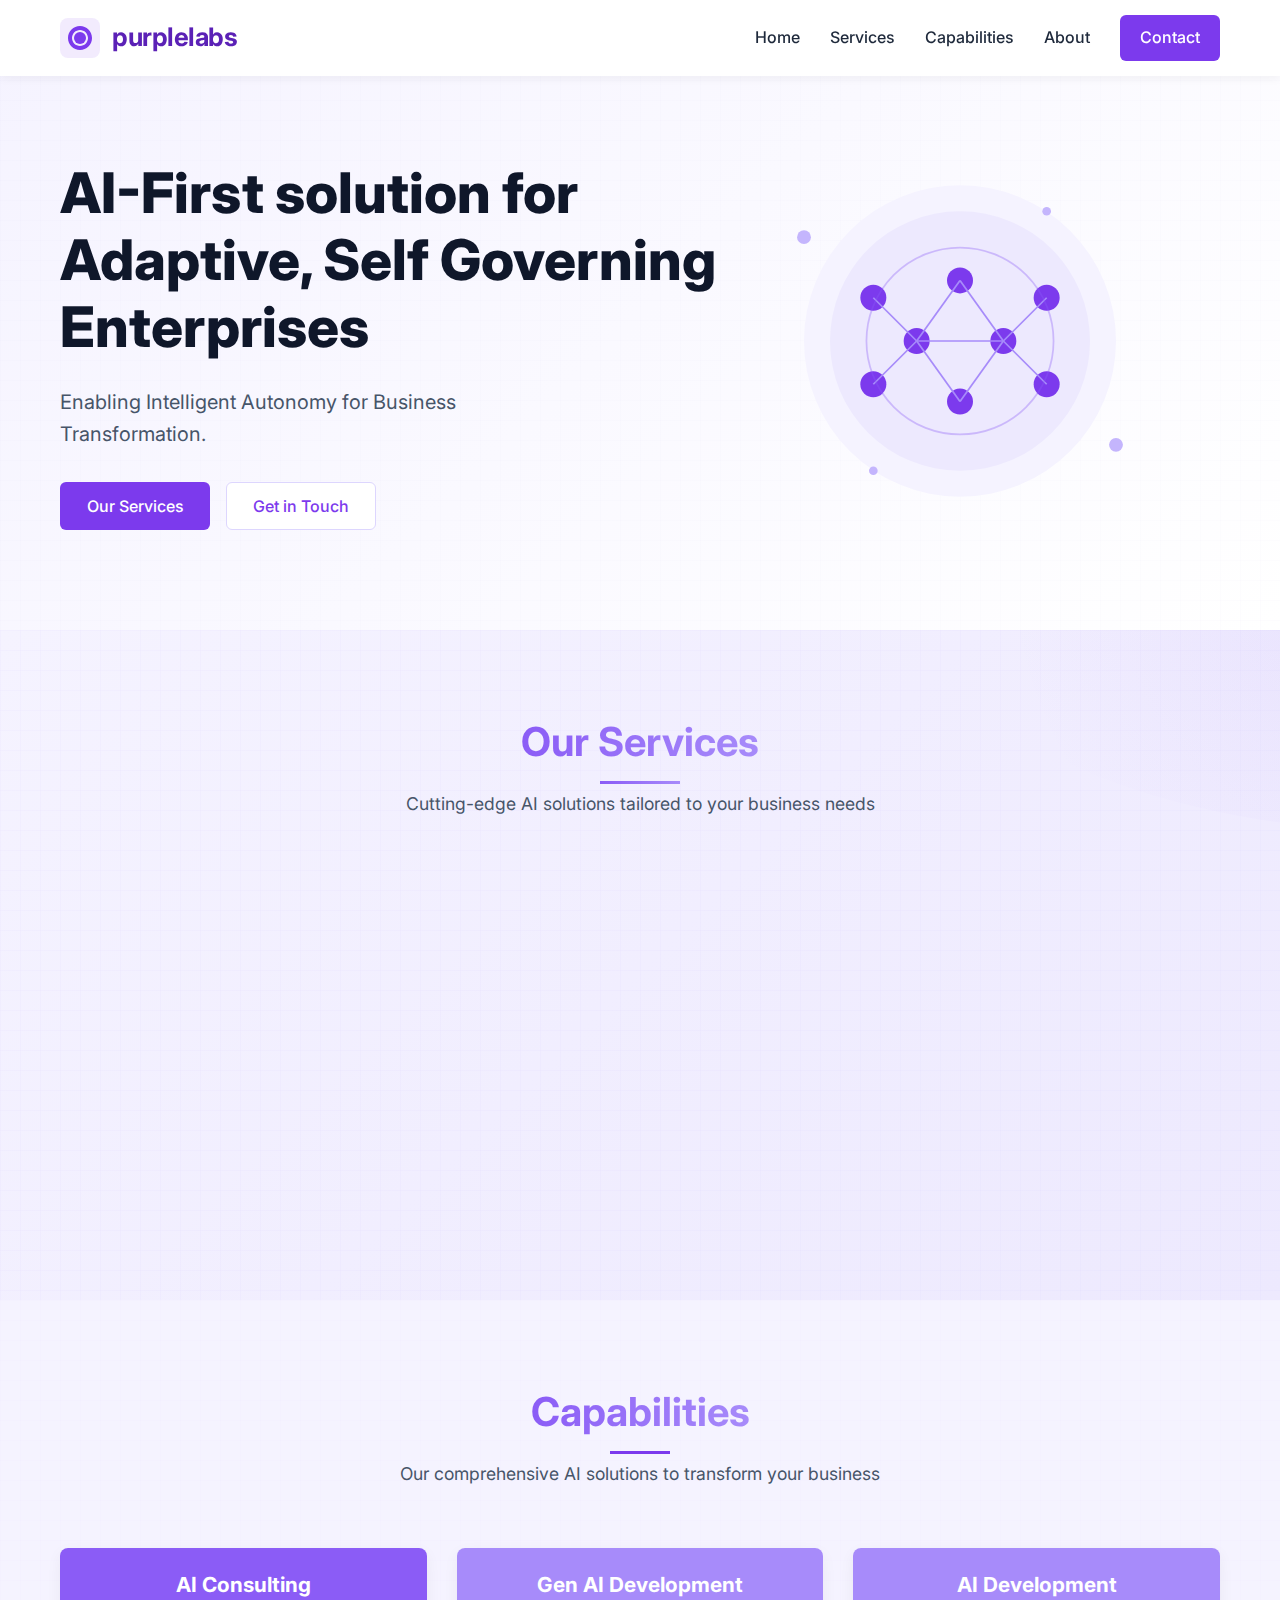
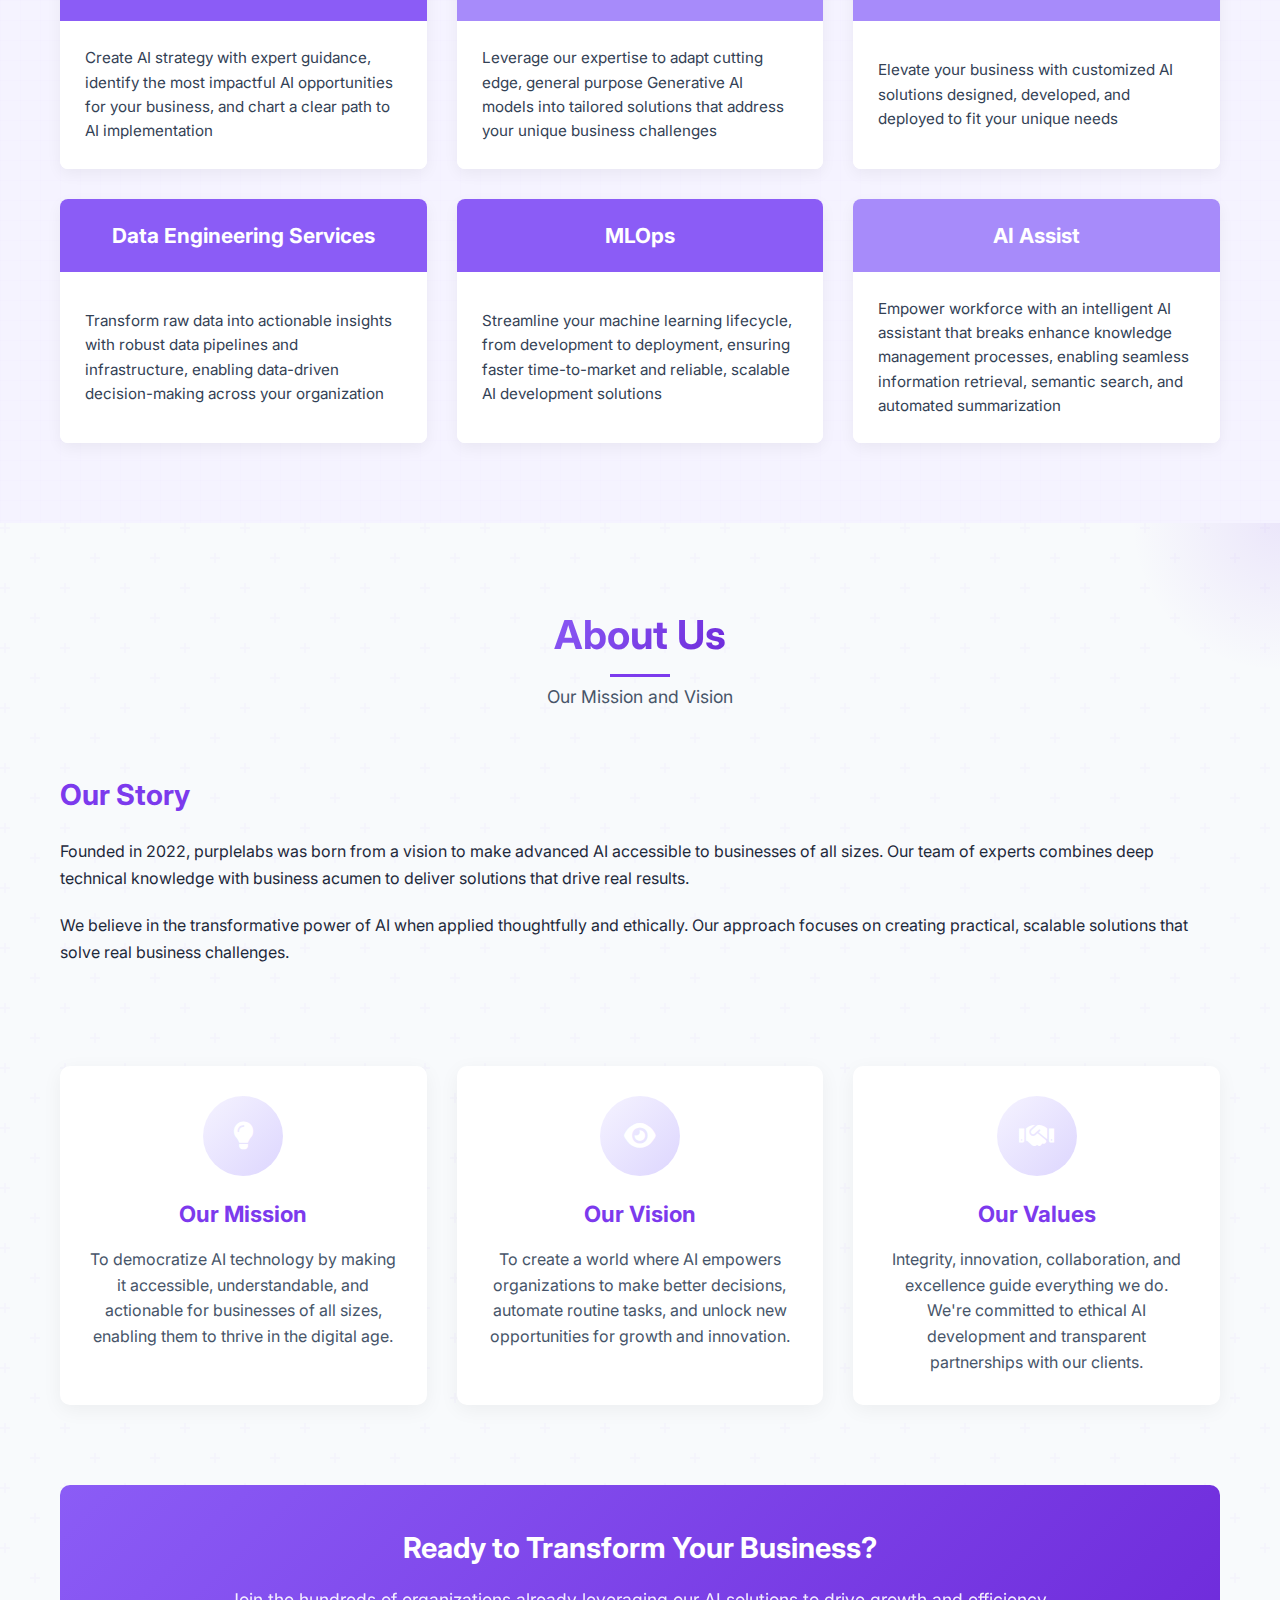
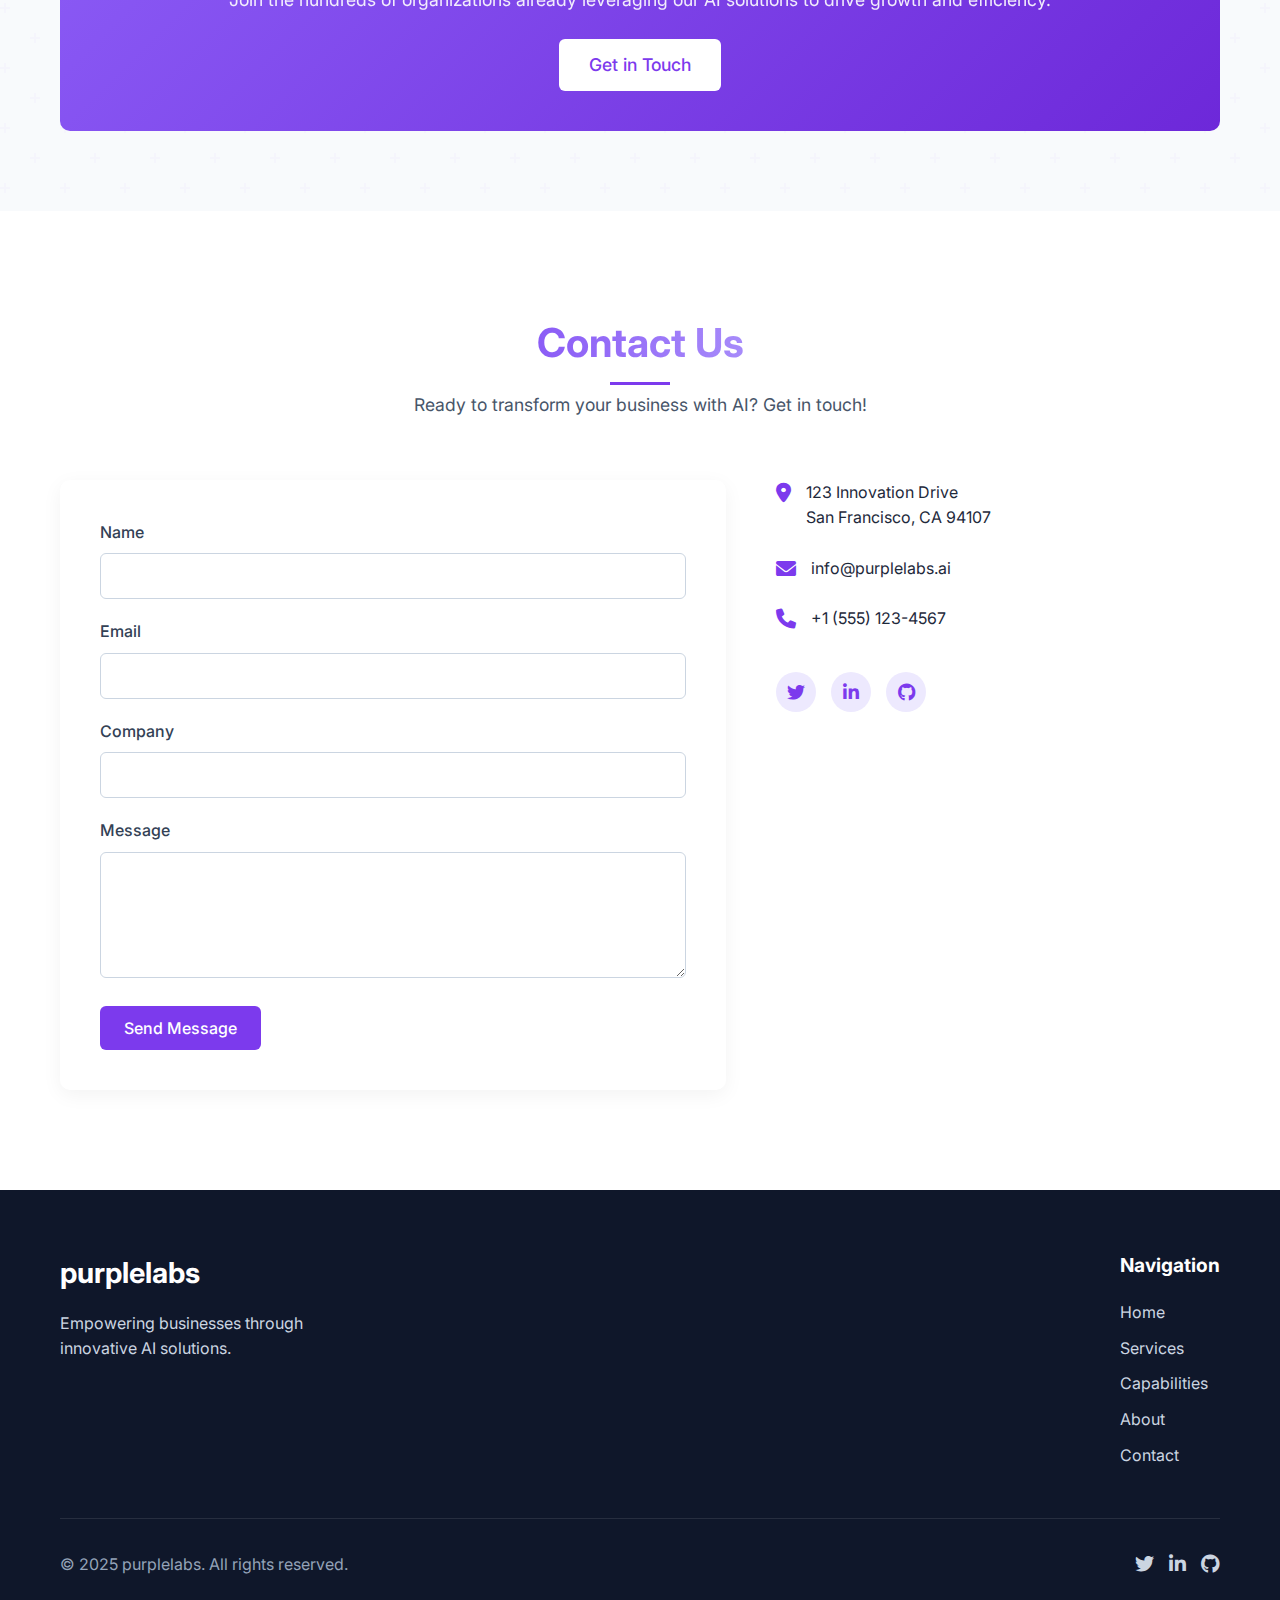
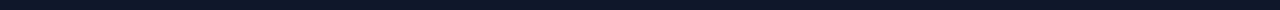
==== commit 6e7ad1cd: "Add back-to-top button for better navigation" ====
--- a/index.html
+++ b/index.html
@@ -381,6 +381,11 @@
             </div>
         </div>
     </footer>
+
+    <!-- Back to Top Button -->
+    <a href="#home" id="back-to-top" class="back-to-top" aria-label="Back to top">
+        <i class="fas fa-arrow-up"></i>
+    </a>
 
     <!-- JavaScript for Popups -->
     <script>
@@ -473,5 +478,29 @@
     </script>
     
     <script src="js/main.js"></script>
+    
+    <!-- Back to Top Button JavaScript -->
+    <script>
+        // Back to top button functionality
+        const backToTopButton = document.getElementById('back-to-top');
+        
+        // Show button when user scrolls down 300px
+        window.addEventListener('scroll', () => {
+            if (window.pageYOffset > 300) {
+                backToTopButton.classList.add('visible');
+            } else {
+                backToTopButton.classList.remove('visible');
+            }
+        });
+        
+        // Smooth scroll to top when clicked
+        backToTopButton.addEventListener('click', (e) => {
+            e.preventDefault();
+            window.scrollTo({
+                top: 0,
+                behavior: 'smooth'
+            });
+        });
+    </script>
 </body>
 </html>
--- a/css/styles.css
+++ b/css/styles.css
@@ -516,7 +516,7 @@
     left: 0;
     width: 100%;
     height: 100%;
-    background-image: url("data:image/svg+xml,%3Csvg width='60' height='60' viewBox='0 0 60 60' xmlns='http://www.w3.org/2000/svg'%3E%3Cg fill='none' fill-rule='evenodd'%3E%3Cg fill='%237c3aed' fill-opacity='0.05'%3E%3Cpath d='M36 34v-4h-2v4h-4v2h4v4h2v-4h4v-2h-4zm0-30V0h-2v4h-4v2h4v4h2V6h4V4h-4zM6 34v-4H4v4H0v2h4v4h2v-4h4v-2H6zM6 4V0H4v4H0v2h4v4h2V6h4V4H6z'/%3E%3C/g%3E%3C/g%3E%3C/svg%3E");
+    background-image: url("data:image/svg+xml,%3Csvg width='60' height='60' viewBox='0 0 60 60' xmlns='http://www.w3.org/2000/svg'%3E%3Cg fill='none' fill-rule='evenodd'%3E%3Cg fill='%237c3aed' fill-opacity='0.05'%3E%3Cpath d='M36 34v-4h-2v4h-4v2h4v4h2v-4h4v-2H6zM6 4V0H4v4H0v2h4v4h2V6h4V4H6z'/%3E%3C/g%3E%3C/g%3E%3C/svg%3E");
     opacity: 0.5;
 }
 
@@ -1630,3 +1630,54 @@
         text-align: center;
     }
 }
+
+/* Back to Top Button */
+.back-to-top {
+    position: fixed;
+    bottom: 30px;
+    right: 30px;
+    width: 50px;
+    height: 50px;
+    background: linear-gradient(135deg, var(--primary-500), var(--primary-700));
+    color: white;
+    border-radius: 50%;
+    display: flex;
+    align-items: center;
+    justify-content: center;
+    text-decoration: none;
+    box-shadow: 0 4px 10px rgba(0, 0, 0, 0.2);
+    opacity: 0;
+    visibility: hidden;
+    transform: translateY(20px);
+    transition: all 0.3s ease;
+    z-index: 999;
+}
+
+.back-to-top.visible {
+    opacity: 1;
+    visibility: visible;
+    transform: translateY(0);
+}
+
+.back-to-top:hover {
+    background: linear-gradient(135deg, var(--primary-600), var(--primary-800));
+    transform: translateY(-5px);
+    box-shadow: 0 6px 15px rgba(124, 58, 237, 0.3);
+}
+
+.back-to-top i {
+    font-size: 20px;
+}
+
+@media (max-width: 576px) {
+    .back-to-top {
+        width: 40px;
+        height: 40px;
+        bottom: 20px;
+        right: 20px;
+    }
+    
+    .back-to-top i {
+        font-size: 16px;
+    }
+}
